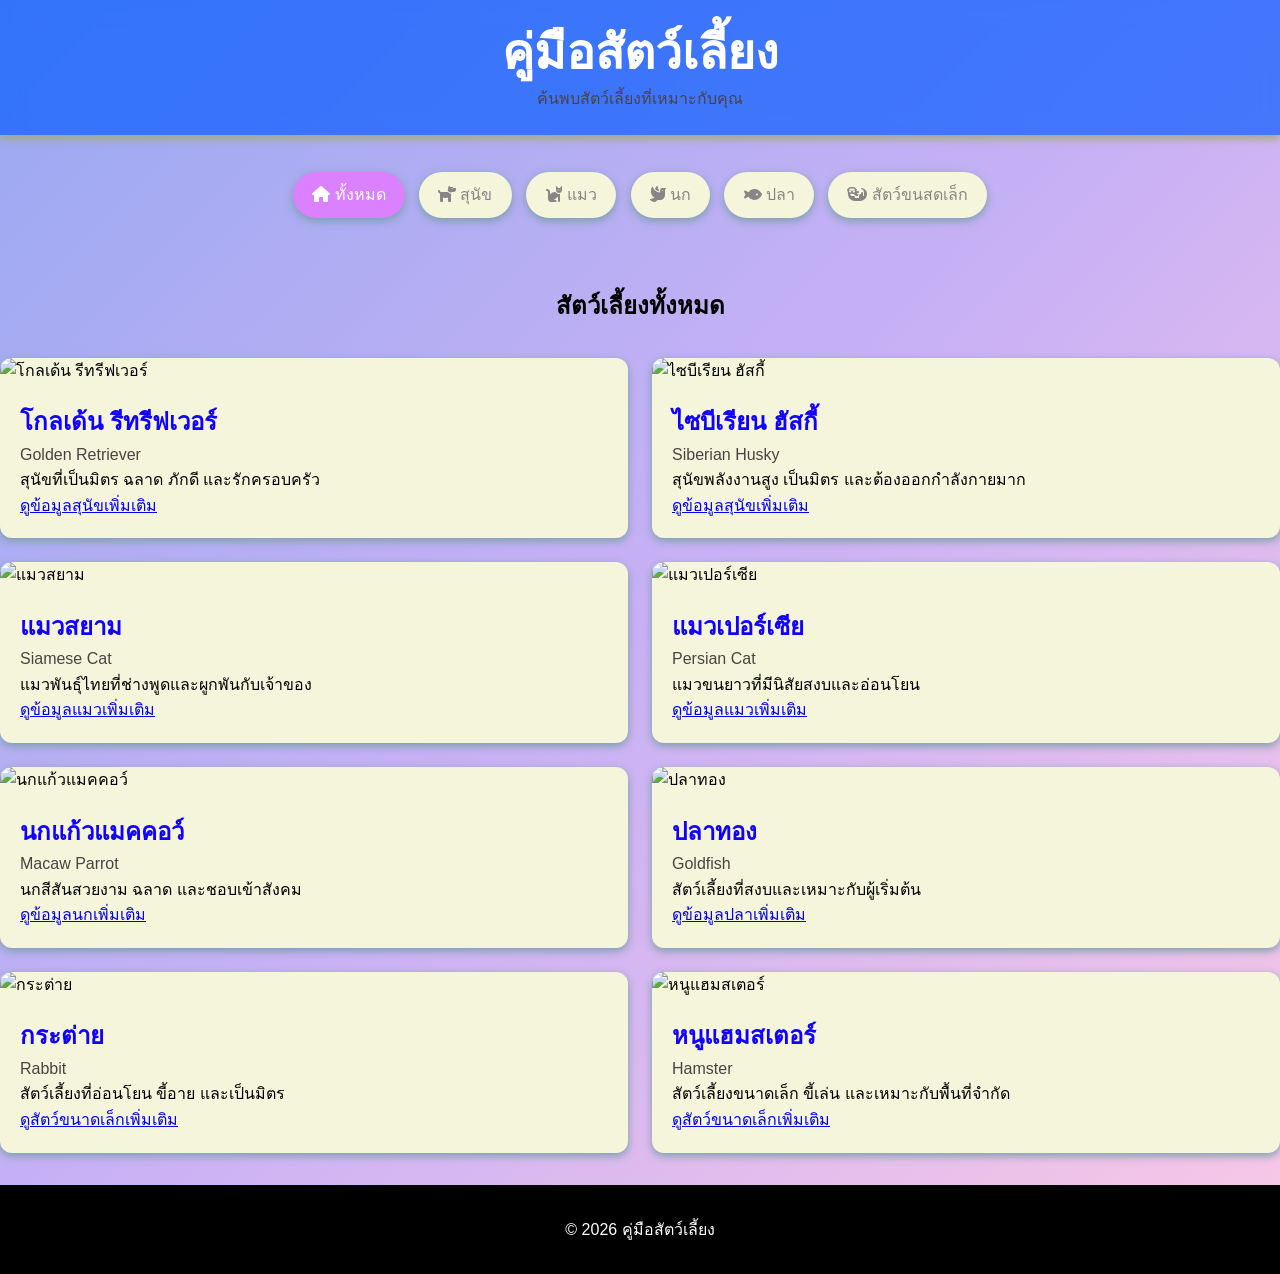
==== pets01/index.html @ 5ed73199 "first commit" ====
<!DOCTYPE html>
<html lang="en">

<head>
    <meta charset="UTF-8">
    <meta name="viewport" content="width=device-width, initial-scale=1.0">
    <title>คู่มือสัตว์เลี้ยง</title>

    <link rel="stylesheet" href="../css/pet-style.css">

    <!-- Font Awesome Icons -->
    <link rel="stylesheet" href="https://cdnjs.cloudflare.com/ajax/libs/font-awesome/6.7.2/css/all.min.css">

</head>

<body>

    <!--Header Section-->
    <header class="header">
        <div class="header-container">
            <h1 class="header-title"> คู่มือสัตว์เลี้ยง</h1>
            <p class="header-subtitle">ค้นพบสัตว์เลี้ยงที่เหมาะกับคุณ</p>

        </div>
    </header>


    <!--Navbar-->
    <nav>
        <a href="index.html" class="active"><i class="fa-solid fa-house"></i> ทั้งหมด</a>
        <a href="dog.html"><i class="fa-solid fa-dog"></i> สุนัข</a>
        <a href="cat.html"><i class="fa-solid fa-cat"></i> แมว</a>
        <a href="bird.html"><i class="fa-solid fa-dove"></i> นก</a>
        <a href="fish.html"><i class="fa-solid fa-fish"></i> ปลา</a>
        <a href="small-pet.html"><i class="fa-solid fa-otter"></i> สัตว์ขนสดเล็ก</a>
    </nav>


    <!--Main Section -->
    
    <main class="container">

        <h2 class="page-title">สัตว์เลี้ยงทั้งหมด</h2>
        <div class="pet-grid">
            <article class="pet-card">
                <img src="https://images.unsplash.com/photo-1734966213753-1b361564bab4?auto=format&amp;fit=crop&amp;w=1080&amp;q=80"
                    alt="โกลเด้น รีทรีฟเวอร์">

                <div class="pet-content">
                    <h2>โกลเด้น รีทรีฟเวอร์</h2>
                    <p class="breed">Golden Retriever</p>
                    <p>สุนัขที่เป็นมิตร ฉลาด ภักดี และรักครอบครัว</p>
                    <p><a href="dog.html">ดูข้อมูลสุนัขเพิ่มเติม</a></p>
                </div>
            </article>

            <article class="pet-card">
                <img src="https://images.unsplash.com/photo-1590419690008-905895e8fe0d?auto=format&amp;fit=crop&amp;w=1080&amp;q=80"
                    alt="ไซบีเรียน ฮัสกี้">

                <div class="pet-content">
                    <h2>ไซบีเรียน ฮัสกี้</h2>
                    <p class="breed">Siberian Husky</p>
                    <p>สุนัขพลังงานสูง เป็นมิตร และต้องออกกำลังกายมาก</p>
                    <p><a href="dog.html">ดูข้อมูลสุนัขเพิ่มเติม</a></p>
                </div>
            </article>

            <article class="pet-card">
                <img src="https://images.unsplash.com/photo-1568152950566-c1bf43f4ab28?auto=format&amp;fit=crop&amp;w=1080&amp;q=80"
                    alt="แมวสยาม">

                <div class="pet-content">
                    <h2>แมวสยาม</h2>
                    <p class="breed">Siamese Cat</p>
                    <p>แมวพันธุ์ไทยที่ช่างพูดและผูกพันกับเจ้าของ</p>
                    <p><a href="cat.html">ดูข้อมูลแมวเพิ่มเติม</a></p>
                </div>
            </article>

            <article class="pet-card">
                <img src="https://images.unsplash.com/photo-1585137173132-cf49e10ad27d?auto=format&amp;fit=crop&amp;w=1080&amp;q=80"
                    alt="แมวเปอร์เซีย">

                <div class="pet-content">
                    <h2>แมวเปอร์เซีย</h2>
                    <p class="breed">Persian Cat</p>
                    <p>แมวขนยาวที่มีนิสัยสงบและอ่อนโยน</p>
                    <p><a href="cat.html">ดูข้อมูลแมวเพิ่มเติม</a></p>
                </div>
            </article>

            <article class="pet-card">
                <img src="https://images.unsplash.com/photo-1584888890205-9b49eaf0c660?auto=format&amp;fit=crop&amp;w=1080&amp;q=80"
                    alt="นกแก้วแมคคอว์">

                <div class="pet-content">
                    <h2>นกแก้วแมคคอว์</h2>
                    <p class="breed">Macaw Parrot</p>
                    <p>นกสีสันสวยงาม ฉลาด และชอบเข้าสังคม</p>
                    <p><a href="bird.html">ดูข้อมูลนกเพิ่มเติม</a></p>
                </div>
            </article>

            <article class="pet-card">
                <img src="https://images.unsplash.com/photo-1592072467526-0506c6530493?auto=format&amp;fit=crop&amp;w=1080&amp;q=80"
                    alt="ปลาทอง">

                <div class="pet-content">
                    <h2>ปลาทอง</h2>
                    <p class="breed">Goldfish</p>
                    <p>สัตว์เลี้ยงที่สงบและเหมาะกับผู้เริ่มต้น</p>
                    <p><a href="fish.html">ดูข้อมูลปลาเพิ่มเติม</a></p>
                </div>
            </article>

            <article class="pet-card">
                <img src="https://images.unsplash.com/photo-1622349817799-067c32295df2?auto=format&amp;fit=crop&amp;w=1080&amp;q=80"
                    alt="กระต่าย">

                <div class="pet-content">
                    <h2>กระต่าย</h2>
                    <p class="breed">Rabbit</p>
                    <p>สัตว์เลี้ยงที่อ่อนโยน ขี้อาย และเป็นมิตร</p>
                    <p><a href="small-pets.html">ดูสัตว์ขนาดเล็กเพิ่มเติม</a></p>
                </div>
            </article>

            <article class="pet-card">
                <img src="https://images.unsplash.com/photo-1425082661705-1834bfd09dca?auto=format&amp;fit=crop&amp;w=1080&amp;q=80"
                    alt="หนูแฮมสเตอร์">

                <div class="pet-content">
                    <h2>หนูแฮมสเตอร์</h2>
                    <p class="breed">Hamster</p>
                    <p>สัตว์เลี้ยงขนาดเล็ก ขี้เล่น และเหมาะกับพื้นที่จำกัด</p>
                    <p><a href="small-pets.html">ดูสัตว์ขนาดเล็กเพิ่มเติม</a></p>
                </div>
            </article>
        </div>
    </main>

    <!--Footer Section -->

    <footer>
        <p>&copy; 2026 คู่มือสัตว์เลี้ยง</p>
    </footer>

</body>

</html>
---- css/pet-style.css ----
* {

    box-sizing: border-box;
    margin: 0;
    padding: 0;
}

html {

    scroll-behavior: smooth;
    /* font-size: 16px; */

}

body {

    font-family: 'Segoe UI', Tahoma, Geneva, Verdana, sans-serif;
    line-height: 1.6;
    color: var(--text-colro);

    background: linear-gradient(135deg,#99a9f1 0%, #c9b1f5 50%, #fac8e5 100%);
}

.container {
    max-width: 1320px;
    margin: 0 auto;
}

:root {

    /* สีหลักของเว็บ */

    --primary-color: rgb(255, 255, 255) ;
    --promary-bark-color:rgb(17, 0, 255);
    --seconbary-color:rgb(123, 67, 255);



    /* สีข้อความ */
    --text-color: rgb(65, 62, 62) ;
    --muted-text-color:rgb(75, 67, 67);

    --nav-text-color:rgb(134, 134, 134);
    --light-text-color:rgb(255, 255, 255);


    /* สีพื้นหลัง */
    --btn-bg-color:rgb(219, 129, 255);
    --footer-bg-color:black;


    /* สีเงา */
    --header-shadow: 0 4px 8px rgb(163, 170, 121);
    --card-shadow: 0 3px 8px rgb(121, 159, 170);



    /* สีขอบ */
    --border-color:rgb(0, 89, 255);

}


/*===========================
           Header 
=============================*/

.header {

    box-shadow: var(--header-shadow);

    position: sticky;
    top: 0;
    z-index: 10;

    background-color: rgba(0, 89, 255, 0.667);
    backdrop-filter: blur(10px);


}

.header-container {

    text-align: center;
    padding-block: 1.5rem;


}

.header-title {

    color: var(--primary-color);

    font-size: clamp(2rem, 5vw, 3rem);

    line-height: 1.2;
    margin-bottom: 0.25rem;
}

.header-subtitle {

    color: var(--muted-text-color);
}



/*===========================
            Nav
=============================*/

nav {

    padding-block:2rem ;
    text-align: center;
    
    
}

nav a {

    text-decoration: none ;
    color:var(--nav-text-color);

    padding: 0.65rem 1.2rem;
    box-shadow: var(--card-shadow);

    border-radius: 999px;
    margin: 0.3rem;

    transition: transform 0.3s;
    display: inline-block;

    background-color: beige;
}

nav a:hover {

    transform: translateY(-10px);
}

nav a.active {

    background-color: var(--btn-bg-color);
    color: var(--light-text-color);
}


/*===========================
           Main 
=============================*/

.page-title {

    text-align: center;
    margin: 2rem;
}

.pet-grid {

    display: grid;
    grid-template-columns: repeat( 2, 1fr);
    gap: 1.5rem;



}

.pet-card {

    border: var(--border-color);
    box-shadow: var(--card-shadow);
    border-radius: 0.75rem;

    overflow: hidden;
    transition: 0.3s , box-shadow  0.5;
    background-color: beige;
}

.pet-card:hover {

    transform: translateY(-10px);
    box-shadow: var(--header-shadow );
}

.pet-card img {
    
    height: 16.25rem;
    width: 100%;
    object-fit: cover;
}

.pet-content {

    padding: 1.25rem;
}

.pet-content h2 {

    color: var(--promary-bark-color);
}

.breed {

    color: var(--muted-text-color);
}

/*===========================
           Footer
=============================*/

footer {

    background-color: var(--footer-bg-color);
    color: var(--light-text-color);

    text-align: center;

    padding-block: 2rem;
    margin-top: 2rem;
}

/*===========================
           Responsive
=============================*/
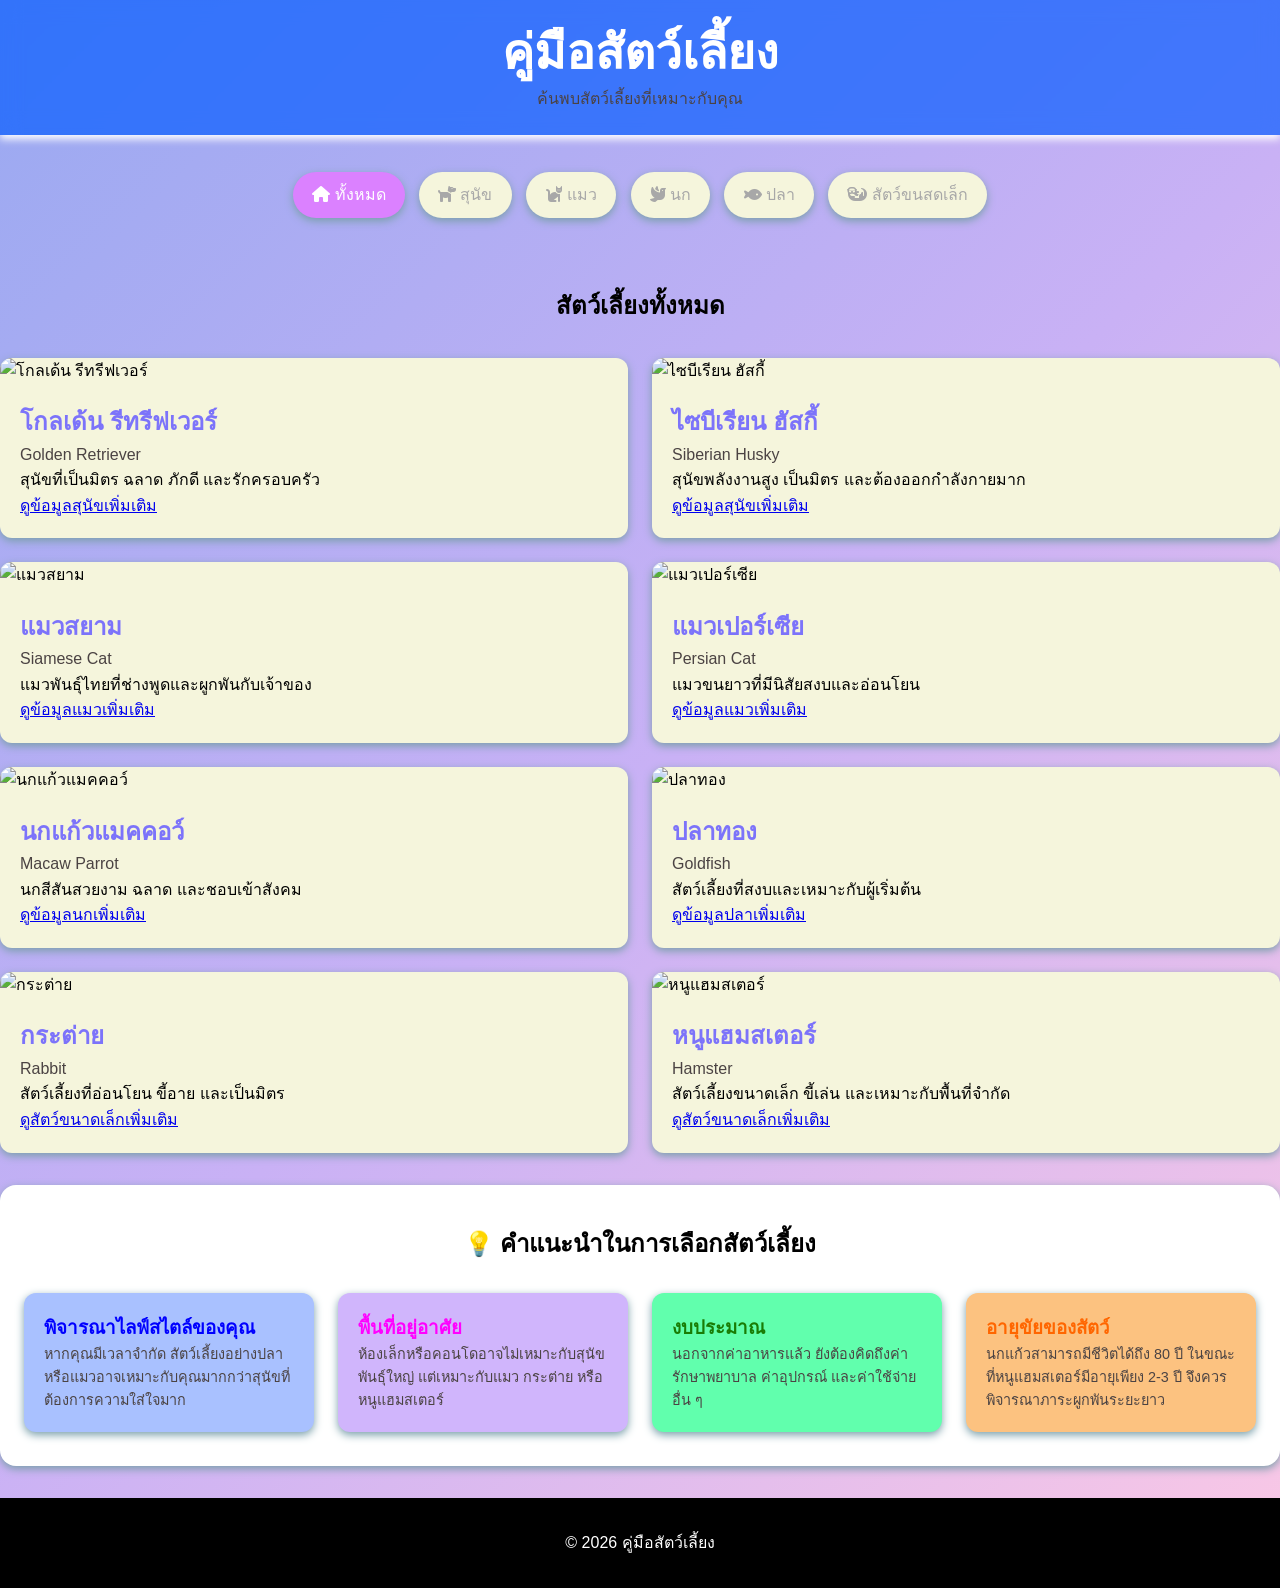
==== commit 10339dae: "create info box" ====
--- a/pets01/index.html
+++ b/pets01/index.html
@@ -138,7 +138,39 @@
                 </div>
             </article>
         </div>
+
+        <section class="info-section">
+            <h2 class="info-title">💡 คำแนะนำในการเลือกสัตว์เลี้ยง</h2>
+
+            <div class="info-grid">
+                <article class="info-card info-blue">
+                    <h3 class="info-text-blue ">พิจารณาไลฟ์สไตล์ของคุณ</h3>
+                    <p>หากคุณมีเวลาจำกัด สัตว์เลี้ยงอย่างปลาหรือแมวอาจเหมาะกับคุณมากกว่าสุนัขที่ต้องการความใส่ใจมาก</p>
+                </article>
+
+                <article class="info-card info-purple">
+                    <h3 class="info-text-purple">พื้นที่อยู่อาศัย</h3>
+                    <p>ห้องเล็กหรือคอนโดอาจไม่เหมาะกับสุนัขพันธุ์ใหญ่ แต่เหมาะกับแมว กระต่าย หรือหนูแฮมสเตอร์</p>
+                </article>
+
+                <article class="info-card info-green">
+                    <h3 class="info-text-green ">งบประมาณ</h3>
+                    <p>นอกจากค่าอาหารแล้ว ยังต้องคิดถึงค่ารักษาพยาบาล ค่าอุปกรณ์ และค่าใช้จ่ายอื่น ๆ</p>
+                </article>
+
+                <article class="info-card info-orange">
+                    <h3 class="info-text-orange">อายุขัยของสัตว์</h3>
+                    <p>นกแก้วสามารถมีชีวิตได้ถึง 80 ปี ในขณะที่หนูแฮมสเตอร์มีอายุเพียง 2-3 ปี จึงควรพิจารณาภาระผูกพันระยะยาว</p>
+                </article>
+            </div>
+        </section>
+
     </main>
+
+
+    
+
+
 
     <!--Footer Section -->
 
@@ -146,6 +178,7 @@
         <p>&copy; 2026 คู่มือสัตว์เลี้ยง</p>
     </footer>
 
+
 </body>
 
 </html>
--- a/css/pet-style.css
+++ b/css/pet-style.css
@@ -31,7 +31,7 @@
     /* สีหลักของเว็บ */
 
     --primary-color: rgb(255, 255, 255) ;
-    --promary-bark-color:rgb(17, 0, 255);
+    --promary-bark-color:rgb(124, 115, 250);
     --seconbary-color:rgb(123, 67, 255);
 
 
@@ -40,17 +40,32 @@
     --text-color: rgb(65, 62, 62) ;
     --muted-text-color:rgb(75, 67, 67);
 
-    --nav-text-color:rgb(134, 134, 134);
+    --nav-text-color:rgb(168, 168, 168);
     --light-text-color:rgb(255, 255, 255);
+
+    --blue-text-color: rgb(0, 0, 255);
+    --purple-text-color:rgb(255, 0, 255);
+    --green-txte-color:rgb(25, 124, 5);
+    --orange-txet-color:rgb(255, 102, 0);
+
+
 
 
     /* สีพื้นหลัง */
     --btn-bg-color:rgb(219, 129, 255);
     --footer-bg-color:black;
 
+    --white-bg-color: rgb(255, 255, 255);
+
+    --blue-bg-color:rgb(169, 193, 255);
+    --purple-bg-color:rgb(208, 181, 252);
+    --green-bg-color: rgb(97, 255, 173);
+    --orange-bg-color:rgb(252, 194, 128);
+
+
 
     /* สีเงา */
-    --header-shadow: 0 4px 8px rgb(163, 170, 121);
+    --header-shadow: 0 4px 8px rgb(255, 255, 255);
     --card-shadow: 0 3px 8px rgb(121, 159, 170);
 
 
@@ -221,4 +236,100 @@
 
 /*===========================
            Responsive
-=============================*/+=============================*/
+
+/*===========================
+        Info Section
+=============================*/
+
+.info-section {
+
+    background-color: var(--white-bg-color);
+    box-shadow: var(--card-shadow);
+    border-radius: 1rem;
+
+    padding: 1.5rem;
+    margin: 2rem auto;
+}
+
+.info-title {
+
+
+    border-radius: 0.75rem;
+
+    text-align: center;
+    padding: 1rem;
+    margin-bottom: 1.5rem;
+
+    font-size: clamp(1.1rem, 3vw, 1.5rem);
+}
+
+.info-grid {
+
+    display: grid;
+    grid-template-columns: repeat(4, 1fr);
+    gap: 1.5rem;
+}
+
+.info-card {
+
+
+    border-radius: 0.75rem;
+    box-shadow: var(--card-shadow);
+
+    padding: 1.25rem;
+    transform: translateY(-10px);
+
+}
+
+
+.info-card .card-title {
+
+    color: var(--blue-text-color );
+    font-size: 1.1rem;
+    font-weight: bold;
+
+    margin-bottom: 0.5rem;
+}
+
+
+
+
+
+.info-card p {
+
+    color: var(--muted-text-color);
+    font-size: 0.9rem;
+}
+
+.info-blue {
+    background-color: var(--blue-bg-color);
+}
+
+.info-text-blue {
+    color: var(--blue-text-color);
+}
+
+.info-purple {
+    background-color: var(--purple-bg-color);
+}
+
+.info-text-purple{
+    color: var(--purple-text-color);
+}
+
+.info-green {
+    background-color: var(--green-bg-color);
+}
+
+.info-text-green {
+    color: var(--green-txte-color);
+}
+
+.info-orange {
+    background-color: var(--orange-bg-color);
+}
+
+.info-text-orange{
+    color: var(--orange-txet-color);
+}
